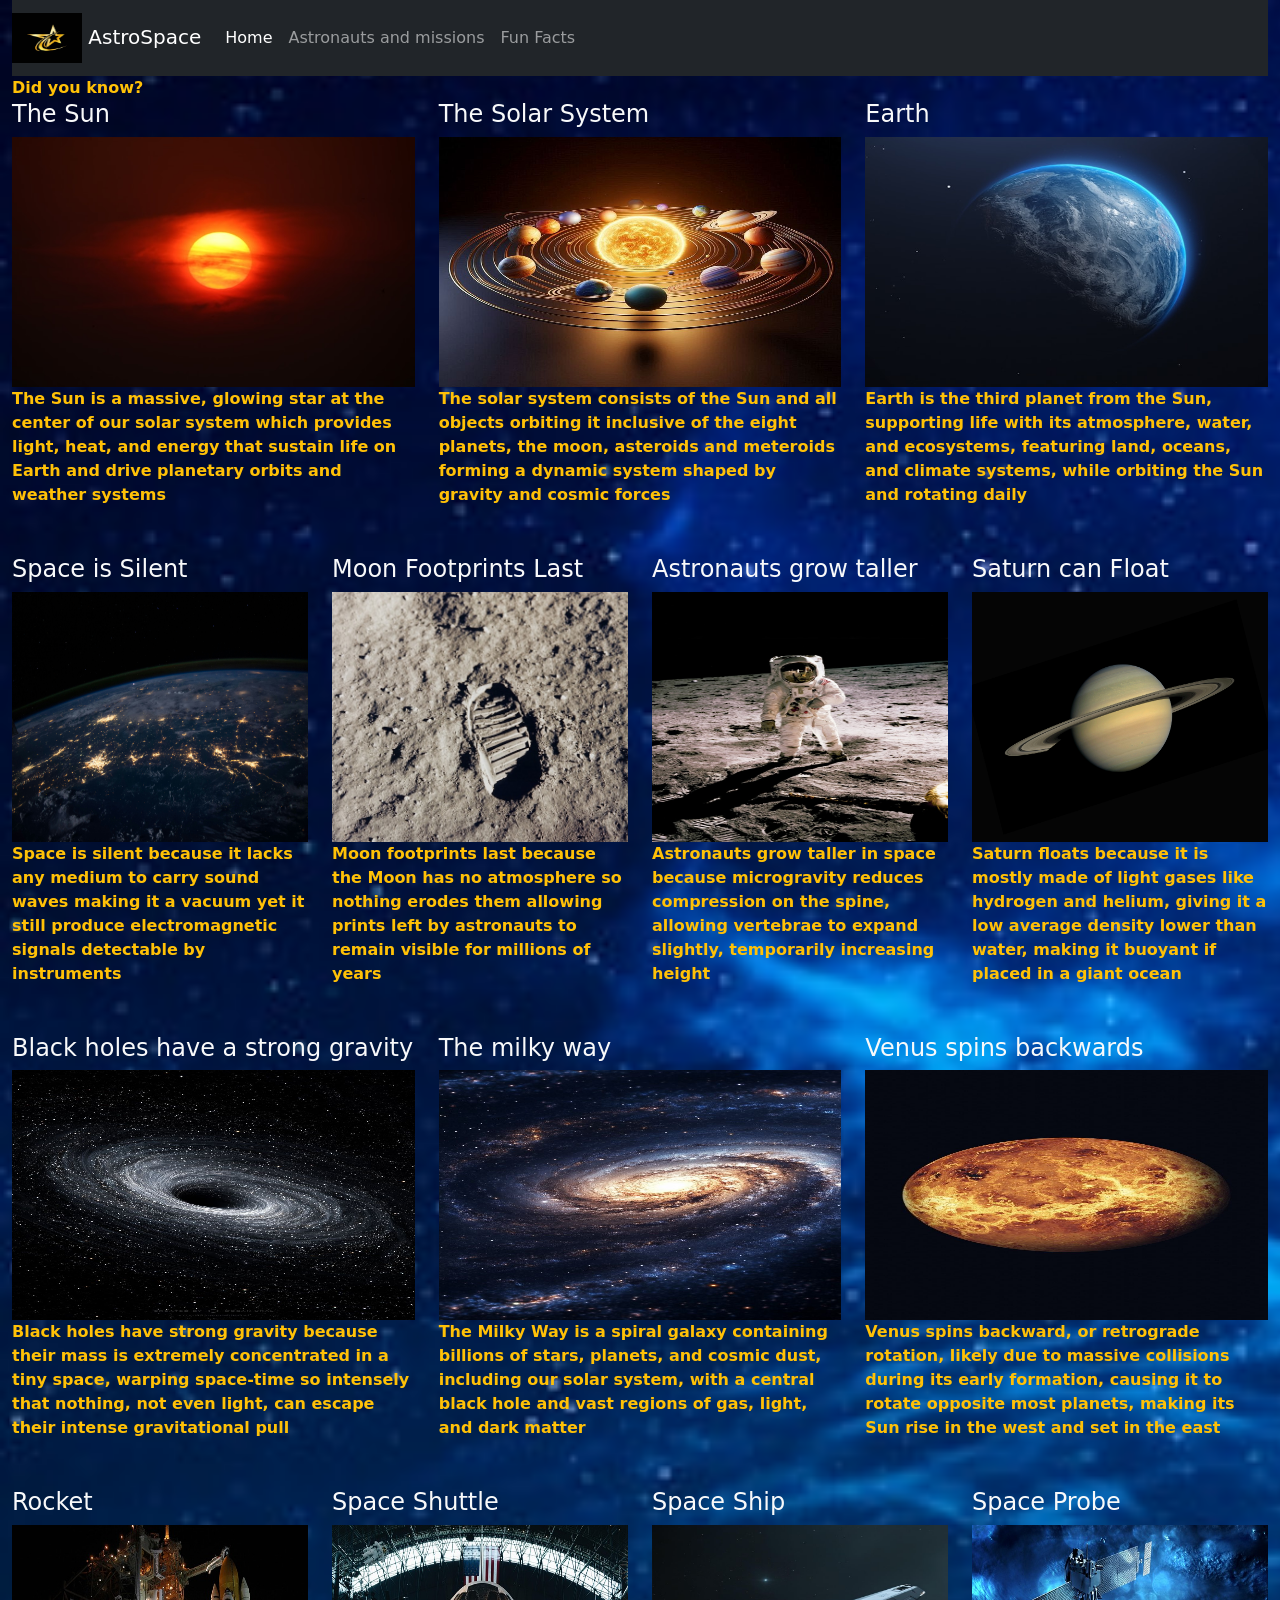
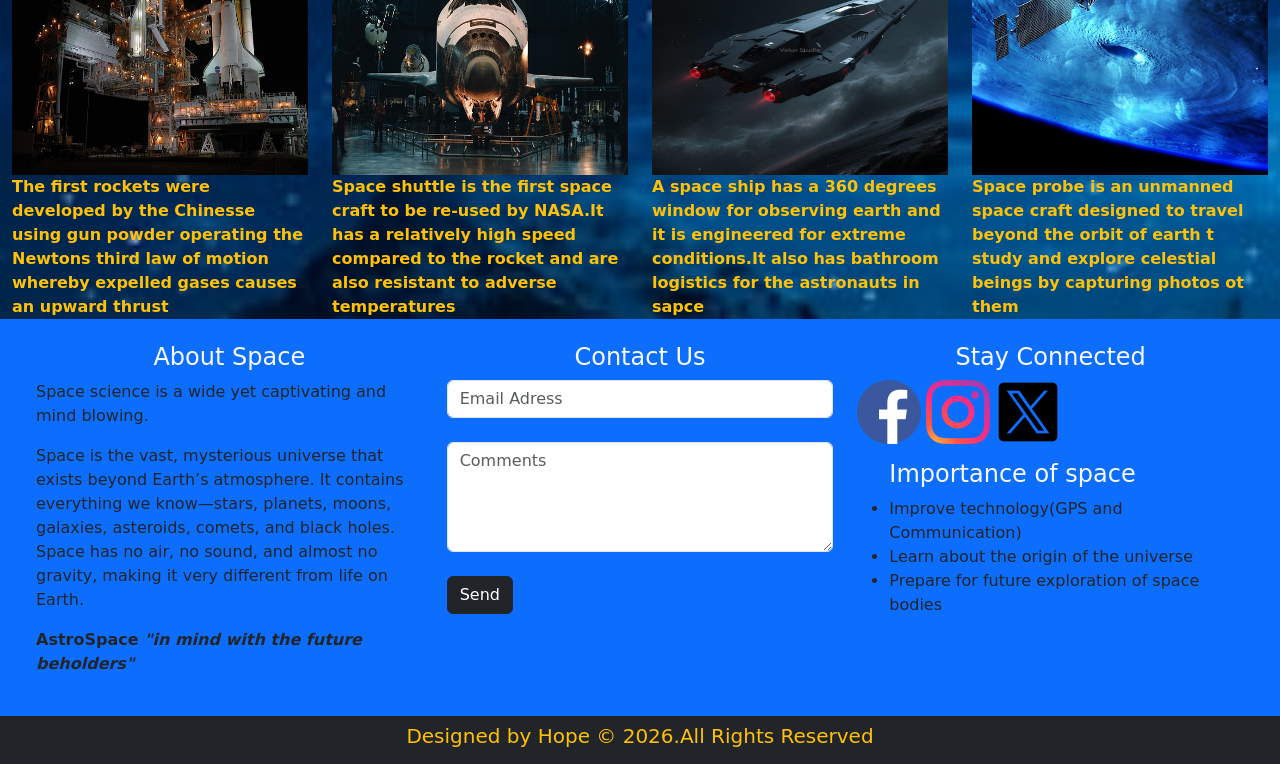
==== funfacts.html @ b161e43d "second commit" ====
<!DOCTYPE html>
<html lang="en">

<head>
    <meta charset="UTF-8">
    <meta name="viewport" content="width=device-width, initial-scale=1.0">
    <title>Document</title>
    <link rel="stylesheet" href="css/bootstrap.css">
    <script src="js/bootstrap.js"></script>
    <link rel="stylesheet" href="styles.css/styles1.css">
</head>

<body class="bg-dark">
    <div class="container-fluid">
        <!-- section one -->
        <section class="row">
            <!-- navbar columns -->
            <div class="col-md-12">
                <nav class="navbar navbar-expand-md navbar-dark bg-dark">
                    <a href="#" class="navbar-brand">
                        <img src="images/gold star logo.jpg" alt="" width="70px" height="50px">
                        AstroSpace</a>
                    <button class="navbar-toggler" data-bs-toggle="collapse" data-bs-target="#navbarcollapse">
                        <span class="navbar-toggler-icon"></span>
                    </button>
                    <!-- nav links -->
                    <div class="collapse navbar-collapse" id="navbarcollapse">
                        <div class="navbar-nav">
                            <a href="index.html" class="nav-link active">Home</a>
                            <a href="mission.html" class="nav-link">Astronauts and missions</a>
                            <a href="funfacts.html" class="nav-link">Fun Facts</a>
                        </div>
                    </div>
                </nav>
            </div>
        </section>
        <!-- end of section 1 -->
        <!-- section 2 -->
        <strong class="text-warning">Did you know?</strong>
        <!-- section two -->
        <section class="row">
            <!-- first child -->
            <div class="col-md-4">
                <h4 class="text-light">The Sun</h4>
                <img src="images/the sun.jpg" alt="sun" width="100%" height="250px">
                <b class="text-warning">The Sun is a massive, glowing star at the center of our solar system which
                    provides light, heat, and energy that sustain life on Earth and drive planetary orbits and weather
                    systems</b>
            </div>
            <!-- child two -->
            <div class="col-md-4">
                <h4 class="text-light">The Solar System</h4>
                <img src="images/beautiful solar system.jpg" alt="solar system" width="100%" height="250px">
                <b class="text-warning">The solar system consists of the Sun and all objects orbiting it inclusive of
                    the eight planets, the moon, asteroids and meteroids forming a dynamic system shaped by gravity and
                    cosmic forces</b>
            </div>
            <!-- end of child two  -->
            <!-- child three -->
            <div class="col-md-4">
                <h4 class="text-light">Earth</h4>
                <img src="images/earth.jpg" alt="earth" width="100%" height="250px">
                <b class="text-warning">Earth is the third planet from the Sun, supporting life with its atmosphere,
                    water, and ecosystems, featuring land, oceans, and climate systems, while orbiting the Sun and
                    rotating daily</b>
            </div>
        </section><br><br>
        <!-- end of section two -->

        <!-- section three -->
        <section class="row">
            <div class="col-md-3">
                <h4 class="text-light">Space is Silent</h4>
                <img src="images/outer space 3.jpg" alt="space is silent" width="100%" height="250px">
                <b class="text-warning">Space is silent because it lacks any medium to carry sound waves making it a
                    vacuum yet it still produce electromagnetic signals detectable by instruments</b>
            </div>
            <!-- end of first child -->
            <!-- second child -->
            <div class="col-md-3">
                <h4 class="text-light">Moon Footprints Last</h4>
                <img src="images/footprint.jpg" alt="footprint" width="100%" height="250px">
                <b class="text-warning">Moon footprints last because the Moon has no atmosphere so nothing erodes them
                    allowing prints left by astronauts to remain visible for millions of years</b>
            </div>
            <!-- end of second child -->
            <!-- third child -->
            <div class="col md 3">
                <h4 class="text-light">Astronauts grow taller</h4>
                <img src="images/astronaut.jpg" alt="astronaut" width="100%" height="250px">
                <b class="text-warning">Astronauts grow taller in space because microgravity reduces compression on the
                    spine, allowing vertebrae to expand slightly, temporarily increasing height</b>
            </div>
            <!-- end of third child -->
            <!-- fourth child -->
            <div class="col md 3">
                <h4 class="text-light">Saturn can Float</h4>
                <img src="images/saturn.jpg" alt="saturn" width="100%" height="250px">
                <b class="text-warning">Saturn floats because it is mostly made of light gases like hydrogen and helium,
                    giving it a low average density lower than water, making it buoyant if placed in a giant ocean</b>
            </div>
        </section><br><br>
        <!-- end of section three -->

        <!-- section four-->
        <section class="row">
            <!-- first child -->
            <div class="col md 4">
                <h4 class="text-light">Black holes have a strong gravity</h4>
                <img src="images/black holes.jpg" alt="black hole" width="100%" height="250px">
                <b class="text-warning">Black holes have strong gravity because their mass is extremely concentrated in
                    a tiny space, warping space-time so intensely that nothing, not even light, can escape their intense
                    gravitational pull</b>
            </div>
            <div class="col-md-4">
                <h4 class="text-light">The milky way</h4>
                <img src="images/milkyway.jpg" alt="milkyway" width="100%" height="250px">
                <b class="text-warning">The Milky Way is a spiral galaxy containing billions of stars, planets, and
                    cosmic dust, including our solar system, with a central black hole and vast regions of gas, light,
                    and dark matter</b>
            </div>
            <div class="col-md-4">
                <h4 class="text-light">Venus spins backwards</h4>
                <img src="images/download.jpg" alt="venus" width="100%" height="250px">
                <b class="text-warning">Venus spins backward, or retrograde rotation, likely due to massive collisions
                    during its early formation, causing it to rotate opposite most planets, making its Sun rise in the
                    west and set in the east</b>
            </div>
        </section><br><br>
        <!-- end of section four-->
        <!-- section five -->
        <section class="row">
            <!-- first child -->
            <div class="col-md-3">
                <h4 class="text-light">Rocket</h4>
                <img src="images/rocket launch.jpg" alt="rocket launch" width="100%" height="250px">
                <b class="text-warning">The first rockets were developed by the Chinesse using gun powder operating the
                    Newtons third law of motion whereby expelled gases causes an upward thrust</b>
            </div>
            <!-- end of first child -->
            <!-- second child -->
            <div class="col-md-3">
                <h4 class="text-light">Space Shuttle</h4>
                <img src="images/spaceshuttle.jpg" alt="space shuttle" width="100%" height="250px">
                <b class="text-warning">Space shuttle is the first space craft to be re-used by NASA.It has a relatively
                    high speed compared to the rocket and are also resistant to adverse temperatures</b>
            </div>
            <!-- end of second child -->
            <!-- third child -->
            <div class="col-md-3">
                <h4 class="text-light">Space Ship</h4>
                <img src="images/Phantom Drift.jpeg" alt="space ship" width="100%" height="250px">
                <b class="text-warning">A space ship has a 360 degrees window for observing earth and it is engineered
                    for extreme conditions.It also has bathroom logistics for the astronauts in sapce</b>
            </div>
            <!-- end of third child -->
            <!-- fourth child -->
            <div class="col-md-3">
                <h4 class="text-light">Space Probe</h4>
                <img src="images/mission-to-mars-2645330_640.jpg" alt="space probe" width="100%" height="250px">
                <b class="text-warning">Space probe is an unmanned space craft designed to travel beyond the orbit of
                    earth t study and explore celestial beings by capturing photos ot them</b>
            </div>
        </section>
        <!-- end of section five-->

        <!-- section six -->
        <section class="row bg-primary p-4">
            <!-- first child -->
            <div class="col-md-4 text-dark">
                <h4 class="text-center text-light">About Space</h4>
                <p>Space science is a wide yet captivating and mind blowing.</p>
                <p>Space is the vast, mysterious universe that exists beyond Earth’s atmosphere. It contains everything
                    we know—stars, planets, moons, galaxies, asteroids, comets, and black holes. Space has no air, no
                    sound, and almost no gravity, making it very different from life on Earth.</p>
                <p><b>AstroSpace <i>"in mind with the future beholders"</i></b></p>
            </div>
            <!-- end of first child -->
            <!-- second child -->
            <div class="col-md-4">
                <h4 class="text-center text-light">Contact Us</h4>
                <form action="">
                    <input type="email" placeholder="Email Adress" class="form-control"><br>
                    <textarea name="" id="" class="form-control" placeholder="Comments" cols="12"
                        rows="4.5"></textarea><br>
                    <input type="submit" value="Send" class="btn btn-dark">
                </form>
            </div>
            <!-- end of second child -->
            <!-- third child -->
            <div class="col-md-4">
                <h4 class="text-center text-light">Stay Connected</h4>
                <a href="https://www.facebook.com">
                    <img src="images/fb.png" alt="Facebook">
                </a>
                <a href="https://www.instagram.com">
                    <img src="images/in.png" alt="Instagram">
                </a>
                <a href="https://www.twitter.com">
                    <img src="images/x.png" alt="X">
                </a>
                <p>
                <ul>
                    <h4 class="text-light">Importance of space</h4>
                    <li>Improve technology(GPS and Communication)</li>
                    <li>Learn about the origin of the universe</li>
                    <li>Prepare for future exploration of space bodies</li>
                </ul>
                </p>
            </div>
            <!-- end of third child -->
        </section>
        <!-- end of section six -->
    </div>
    <footer class="bg-dark text-light text-center p-2">
        <h5 class="text-warning">Designed by Hope &copy; 2026.All Rights Reserved</h5>
    </footer>

</html>
---- styles.css/styles1.css ----
body{
    background-image:url("../images/night\ sky.jpg") ;
    background-repeat: no-repeat;
    background-size: cover;
}
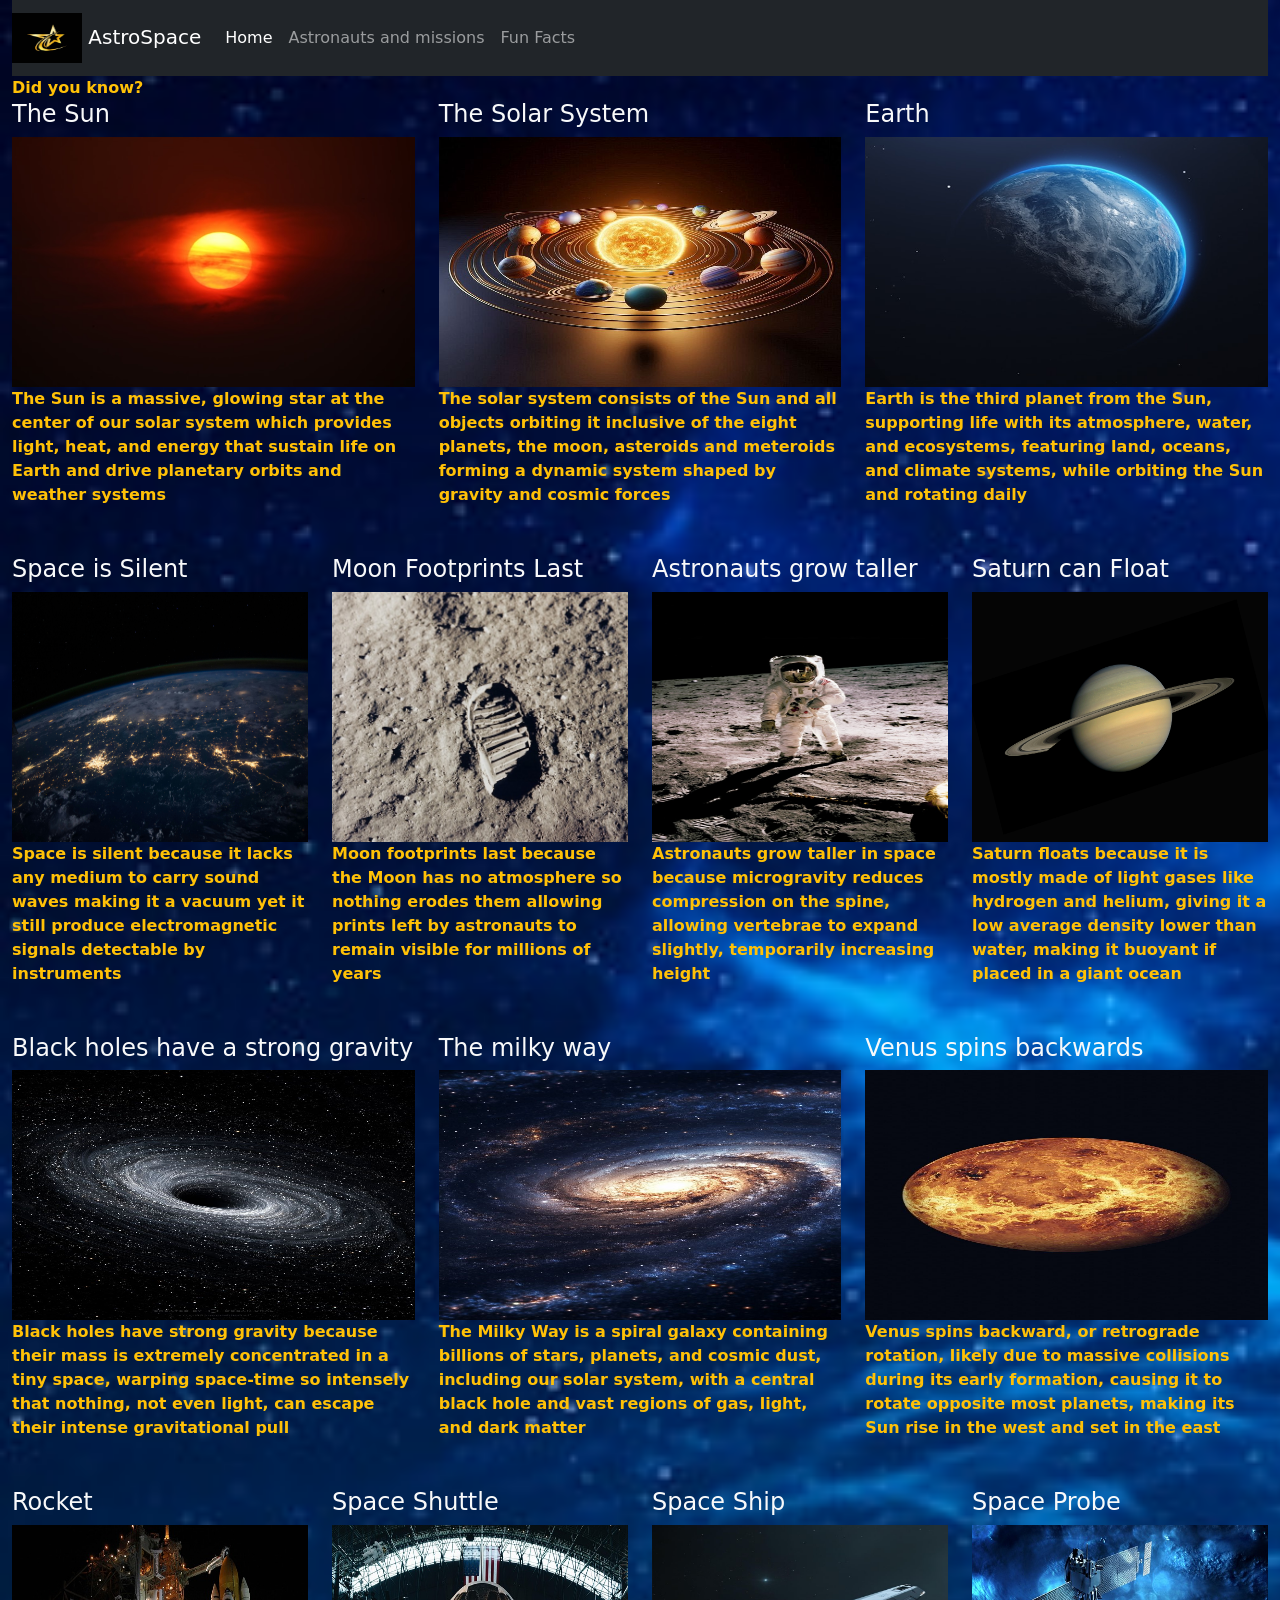
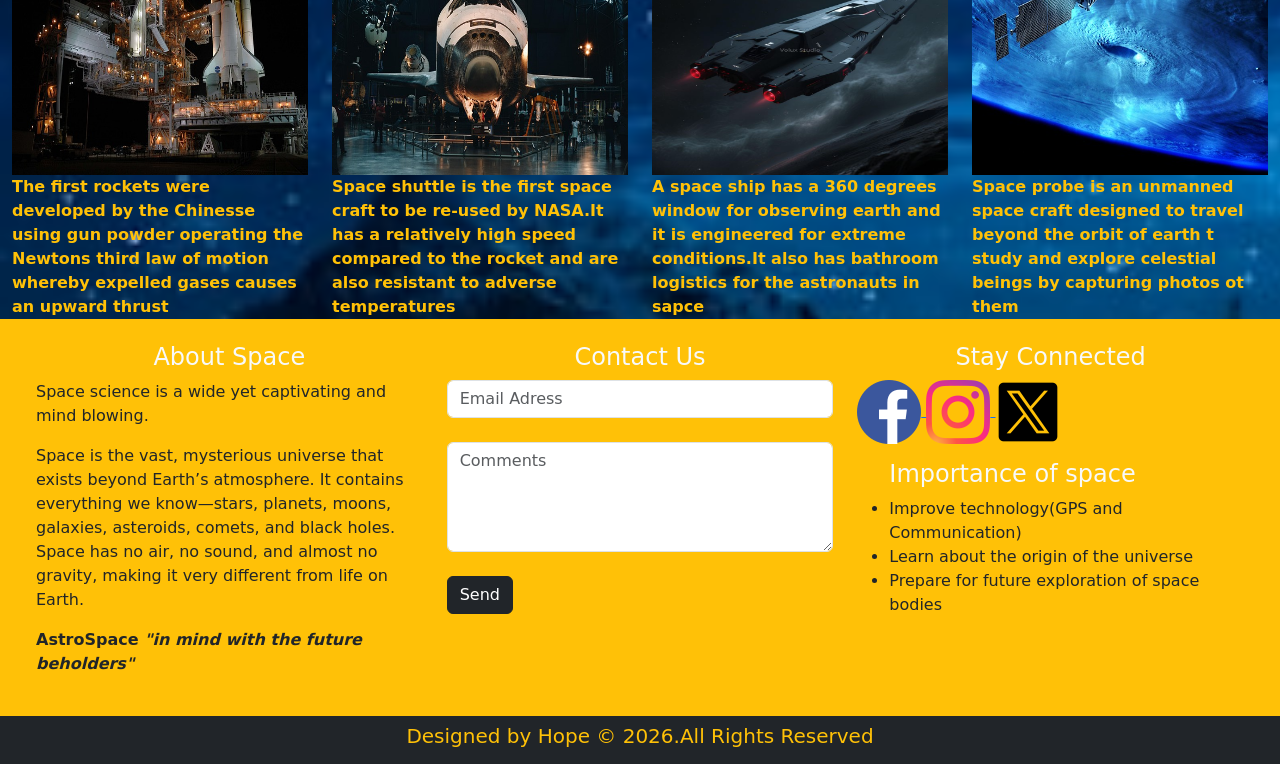
==== commit e10091da: "footer" ====
--- a/funfacts.html
+++ b/funfacts.html
@@ -165,7 +165,7 @@
         <!-- end of section five-->
 
         <!-- section six -->
-        <section class="row bg-primary p-4">
+        <section class="row bg-warning p-4">
             <!-- first child -->
             <div class="col-md-4 text-dark">
                 <h4 class="text-center text-light">About Space</h4>
